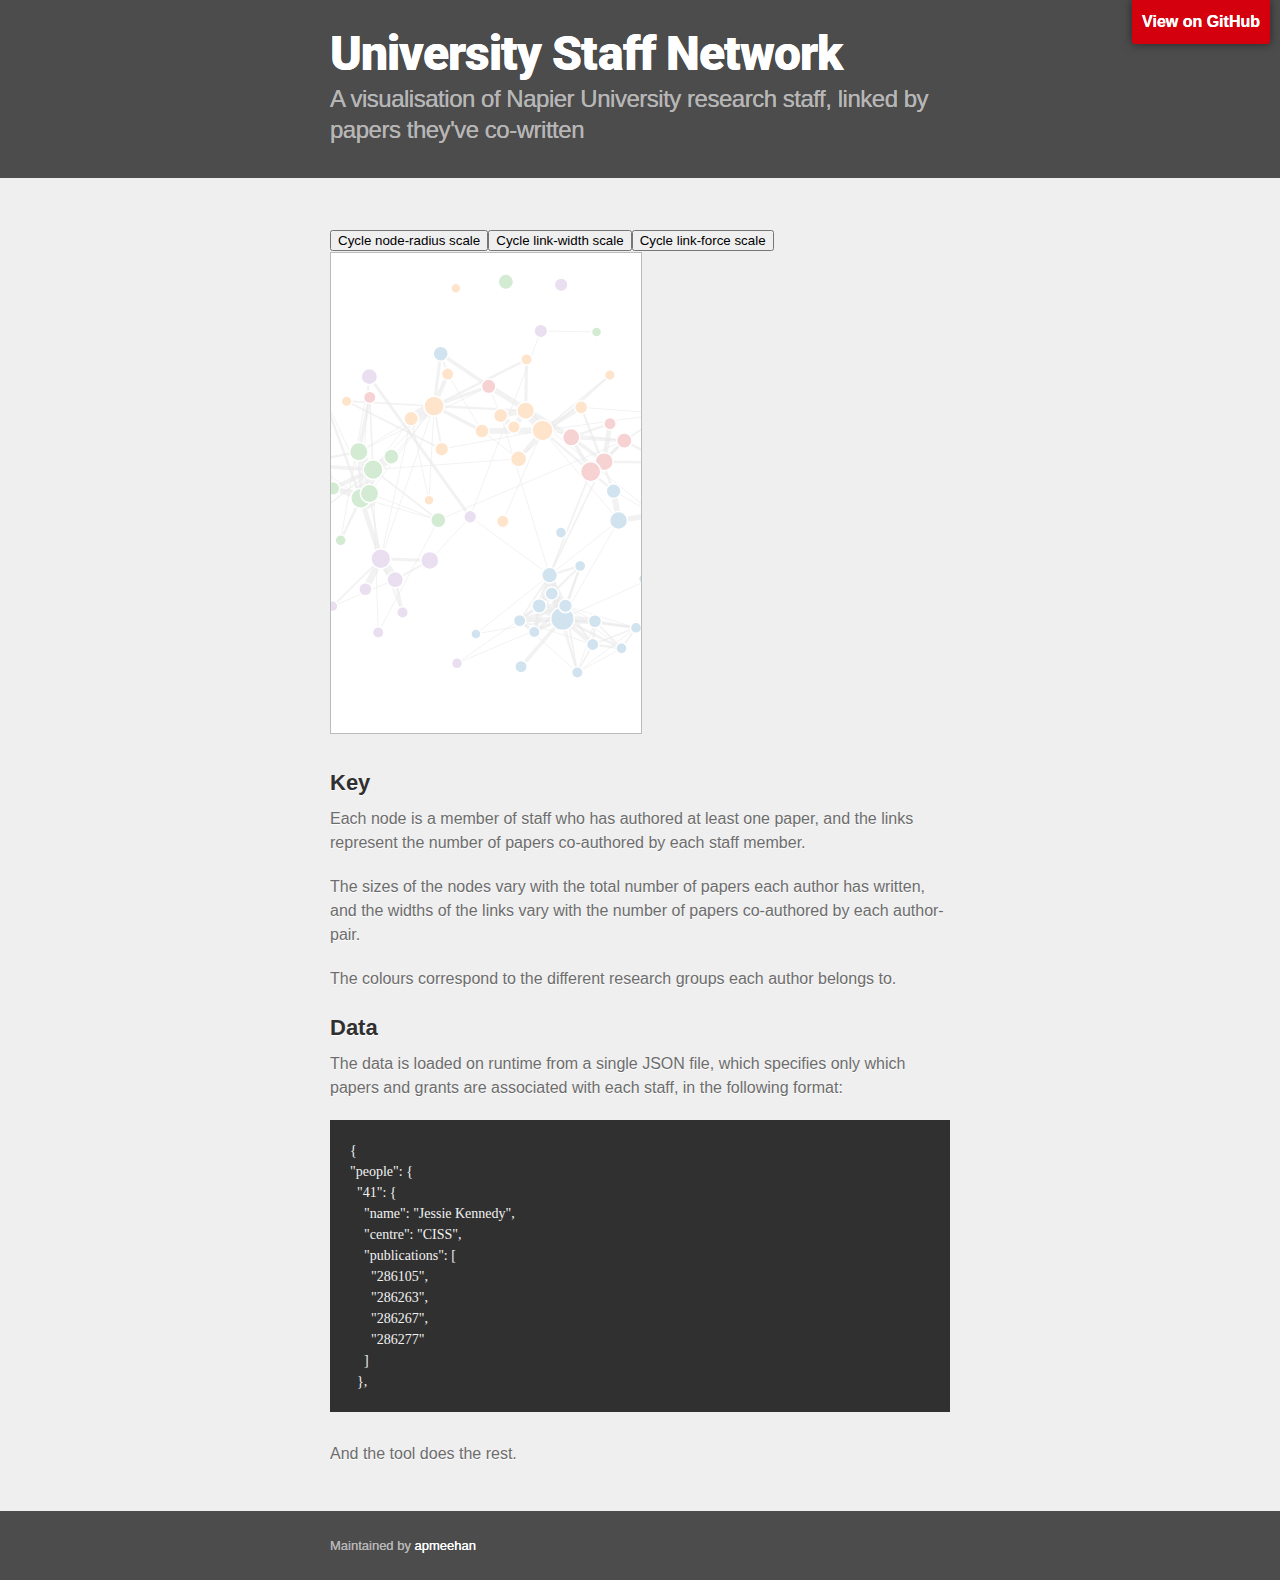
==== index.html @ ba20f647 "Style updates" ====
<!DOCTYPE html>
<html lang="en-US">
  <head>
    <meta charset='utf-8'>
    <meta http-equiv="X-UA-Compatible" content="IE=edge">

    <script type="text/javascript" src="d3.js"></script>
    <script type="text/javascript" src="d3.layout.js"></script>
    <script type="text/javascript" src="d3.geom.js"></script>
    <script type="text/javascript" src="d3.behavior.js"></script>
    <script type="text/javascript" src="forcegraph.js"></script>

    <link rel="stylesheet" href="style.css">
    <link rel="stylesheet" type="text/css" href="forcegraphstyle.css" />
  </head>

  <body>

      <header>
        <div class='inner'>
          <a id="github-banner" href="https://github.com/apmeehan/napier-visualisation">View on GitHub</a>

          <h1>University Staff Network</h1>
          <h2>
            A visualisation of Napier University research staff,
            linked by papers they've co-written
          </h2>
        </div>
      </header>

      <div id="main_content">
        <div class="inner">

          <div id="chart1" class="chart">
          	<script>
          		forceGraph("people", "publications", "centre");

          		function drawGraph(choice) {
          			if (choice == "graph1") forceGraph("people", "publications", "centre");
          			if (choice == "graph2") forceGraph("people", "grants", "centre");
          		}
          	</script>
          </div>

          <h2>Key</h2>
          <p>
          	Each node is a member of staff who has authored at least one paper, and the
          	links represent the number of papers co-authored by each staff member.
          </p>

          <p>
          	The sizes of the nodes vary with the total number of papers each author
          	has written, and the widths of the links vary with the number of papers
          	co-authored by each author-pair.
          </p>

          <p>
          	The colours correspond to the different research groups each author belongs to.
          </p>

          <h2>Data</h2>
          <p>
          	The data is loaded on runtime from a single JSON file, which specifies only
          	which papers and grants are associated with each staff, in the following format:
          	<pre><code>{
"people": {
  "41": {
    "name": "Jessie Kennedy",
    "centre": "CISS",
    "publications": [
      "286105",
      "286263",
      "286267",
      "286277"
    ]
  },</pre></code>
          </p>

          <p>
          	And the tool does the rest.
          </p>

        </div>
      </div>

      <footer>
        <div class="inner">
          Maintained by <a href="https://github.com/apmeehan">apmeehan</a>
        </div>
      </footer>



  </body>
</html>
---- style.css ----
@import url('https://fonts.googleapis.com/css?family=Roboto:400,900');

html,
body,
div,
span,
applet,
object,
iframe,
h1,
h2,
h3,
h4,
h5,
h6,
p,
blockquote,
pre,
a,
abbr,
acronym,
address,
big,
cite,
code,
del,
dfn,
em,
img,
ins,
kbd,
q,
s,
samp,
small,
strike,
strong,
sub,
sup,
tt,
var,
b,
u,
i,
center,
dl,
dt,
dd,
ol,
ul,
li,
fieldset,
form,
label,
legend,
table,
caption,
tbody,
tfoot,
thead,
tr,
th,
td,
article,
aside,
canvas,
details,
embed,
figure,
figcaption,
footer,
header,
hgroup,
menu,
nav,
output,
ruby,
section,
summary,
time,
mark,
audio,
video {
    padding: 0;
    margin: 0;
    font: inherit;
    font-size: 100%;
    vertical-align: baseline;
    border: 0
}

article,
aside,
details,
figcaption,
figure,
footer,
header,
hgroup,
menu,
nav,
section {
    display: block
}

ol,
ul {
    list-style: none
}

blockquote,
q {
    quotes: none
}

blockquote:before,
blockquote:after,
q:before,
q:after {
    content: '';
    content: none
}

table {
    border-spacing: 0;
    border-collapse: collapse
}

body {
    font-family: 'Helvetica Neue', Helvetica, Arial, sans-serif;
    font-size: 1em;
    line-height: 1.5;
    color: #6d6d6d;
    text-shadow: 0 1px 0 rgba(255, 255, 255, 1);
    background-color: #efefef
}

a {
    color: #d5000d;
    text-decoration: none;
}
a:hover,
a:focus {
    text-decoration: underline;
}

header {
    padding-top: 25px;
    padding-bottom: 25px;
    background-color: #4c4c4c;
    text-shadow: 0 0;
}

header h1 {
    font-family: 'Roboto', 'Helvetica Neue', Helvetica, Arial, sans-serif;
    font-size: 48px;
    font-weight: 900;
    line-height: 1.2;
    color: #fff;
    letter-spacing: -0.02em;
}

header h2 {
    font-size: 24px;
    font-weight: normal;
    line-height: 1.3;
    color: #b7b6b6;
    letter-spacing: -0.02em;
    text-shadow: 0 0;
}

#main_content {
    padding-top: 25px;
    padding-bottom: 25px;
}

footer {
    padding-top: 25px;
    padding-bottom: 25px;
    font-size: 13px;
    color: #b7b6b6;
    text-shadow: 0 0;
    background-color: #4c4c4c;
}

footer a {
    color: #fff;
}

.inner {
    width: 620px;
    margin: 0 auto
}

#github-banner {
    display: block;
    position: absolute;
    top: 0;
    right: 10px;
    z-index: 10;
    padding: 10px 10px 10px 10px;
    color: #fff;
    background-color: #d5000d;
    font-weight: 700;
    box-shadow: 0 0 10px rgba(0, 0, 0, 0.5);
    border-bottom-left-radius: 3px;
    border-bottom-right-radius: 3px;
    text-shadow: 0 0;
}

#container .inner img {
    max-width: 100%
}

#downloads {
    margin-bottom: 40px
}

a.button {
    display: block;
    float: left;
    width: 179px;
    padding: 12px 8px 12px 8px;
    margin-right: 14px;
    font-size: 15px;
    font-weight: bold;
    line-height: 25px;
    color: #303030;
    background: #fdfdfd;
    background: -moz-linear-gradient(top, #fdfdfd 0%, #f2f2f2 100%);
    background: -webkit-gradient(linear, left top, left bottom, color-stop(0%, #fdfdfd), color-stop(100%, #f2f2f2));
    background: -webkit-linear-gradient(top, #fdfdfd 0%, #f2f2f2 100%);
    background: -o-linear-gradient(top, #fdfdfd 0%, #f2f2f2 100%);
    background: -ms-linear-gradient(top, #fdfdfd 0%, #f2f2f2 100%);
    background: linear-gradient(to top, #fdfdfd 0%, #f2f2f2 100%);
    filter: progid: DXImageTransform.Microsoft.gradient( startColorstr='#fdfdfd', endColorstr='#f2f2f2', GradientType=0);
    border-top: solid 1px #cbcbcb;
    border-right: solid 1px #b7b7b7;
    border-bottom: solid 1px #b3b3b3;
    border-left: solid 1px #b7b7b7;
    border-radius: 30px;
    -webkit-box-shadow: 10px 10px 5px #888;
    -moz-box-shadow: 10px 10px 5px #888;
    box-shadow: 0px 1px 5px #e8e8e8;
    -moz-border-radius: 30px;
    -webkit-border-radius: 30px
}

a.button:hover {
    background: #fafafa;
    background: -moz-linear-gradient(top, #fdfdfd 0%, #f6f6f6 100%);
    background: -webkit-gradient(linear, left top, left bottom, color-stop(0%, #fdfdfd), color-stop(100%, #f6f6f6));
    background: -webkit-linear-gradient(top, #fdfdfd 0%, #f6f6f6 100%);
    background: -o-linear-gradient(top, #fdfdfd 0%, #f6f6f6 100%);
    background: -ms-linear-gradient(top, #fdfdfd 0%, #f6f6f6 100%);
    background: linear-gradient(to top, #fdfdfd 0%, #f6f6f6, 100%);
    filter: progid: DXImageTransform.Microsoft.gradient( startColorstr='#fdfdfd', endColorstr='#f6f6f6', GradientType=0);
    border-top: solid 1px #b7b7b7;
    border-right: solid 1px #b3b3b3;
    border-bottom: solid 1px #b3b3b3;
    border-left: solid 1px #b3b3b3
}

a.button span {
    display: block;
    height: 23px;
    padding-left: 50px
}

code,
pre {
    margin-bottom: 30px;
    font-family: Monaco, "Bitstream Vera Sans Mono", "Lucida Console", Terminal;
    font-size: 14px;
    color: #222
}

code {
    padding: 0 3px;
    background-color: #f2f2f2;
    border: solid 1px #ddd
}

pre {
    padding: 20px;
    overflow: auto;
    color: #f2f2f2;
    text-shadow: none;
    background: #303030
}

pre code {
    padding: 0;
    color: #f2f2f2;
    background-color: #303030;
    border: none
}

ul,
ol,
dl {
    margin-bottom: 20px
}

strong {
    font-weight: bold
}

em {
    font-style: italic
}

table {
    width: 100%;
    border: 1px solid #ebebeb
}

th {
    font-weight: 500
}

td {
    font-weight: 300;
    text-align: center;
    border: 1px solid #ebebeb
}

form {
    padding: 20px;
    background: #f2f2f2
}

h1 {
    font-size: 32px
}

h2 {
    margin-bottom: 8px;
    font-size: 22px;
    font-weight: bold;
    color: #303030
}

h3 {
    margin-bottom: 8px;
    font-size: 18px;
    font-weight: bold;
    color: #d5000d
}

h4 {
    font-size: 16px;
    font-weight: bold;
    color: #303030
}

h5 {
    font-size: 1em;
    color: #303030
}

h6 {
    font-size: .8em;
    color: #303030
}

p {
    margin-bottom: 20px;
}

blockquote {
    padding: 0 0 0 30px;
    margin-bottom: 20px;
    font-size: 1.6em;
    border-left: 10px solid #e9e9e9
}

ul li {
    list-style-position: inside;
    list-style: disc;
    padding-left: 20px
}

ol li {
    list-style-position: inside;
    list-style: decimal;
    padding-left: 3px
}

dl dt {
    color: #303030
}

.clearfix:after {
    display: block;
    height: 0;
    clear: both;
    visibility: hidden;
    content: '.'
}

.clearfix {
    display: inline-block
}

* html .clearfix {
    height: 1%
}

.clearfix {
    display: block
}

.chart {
    margin-top: 25px;
    margin-bottom: 25px;
}
---- forcegraphstyle.css ----
svg {
	border: 1px solid #bbb;
	background: 'white';
}

.circle {
	stroke: #fff;
	stroke-width: 1.5px;
	fill: #666;
}

.link {
	stroke: #999;
}

.nodetext {
	pointer-events: none;
	font-family: sans-serif;
	font-size: 11px;
}

.linktext, .settinginfo {
	pointer-events: none;
	font-family: sans-serif;
	font-weight: bold;
	font-size: 12px;
}

.linktext .key {
	font-weight: normal;
}

.infopanel {
	font-family: sans-serif;
	font-size: 12px;
}

.infopanel .heading, .heading1, .heading2, .infopanel .rightcol {
	font-weight: bold;
}
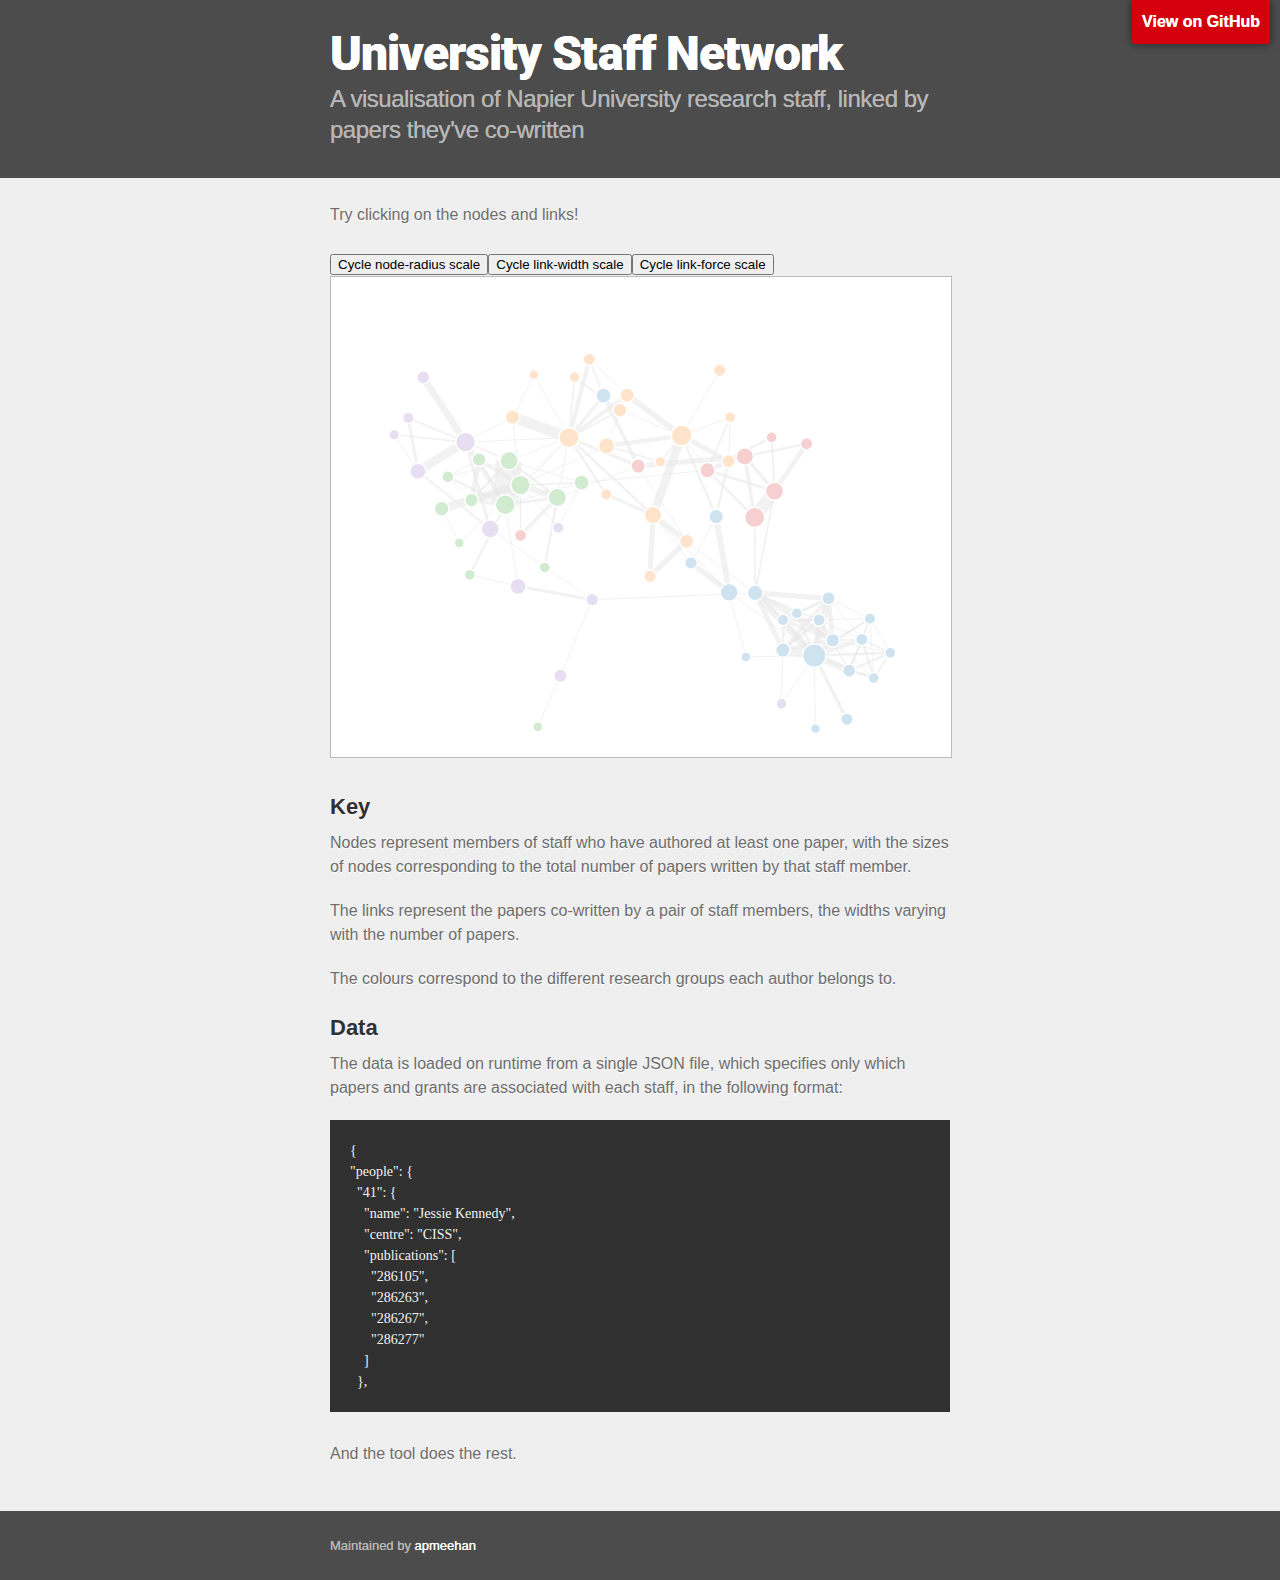
==== commit 7af8f7b6: "Update index.html" ====
--- a/index.html
+++ b/index.html
@@ -32,6 +32,8 @@
       <div id="main_content">
         <div class="inner">
 
+          <p>Try clicking on the nodes and links!</p>
+
           <div id="chart1" class="chart">
           	<script>
           		forceGraph("people", "publications", "centre");
@@ -45,16 +47,14 @@
 
           <h2>Key</h2>
           <p>
-          	Each node is a member of staff who has authored at least one paper, and the
-          	links represent the number of papers co-authored by each staff member.
+          	Nodes represent members of staff who have authored at least one paper,
+            with the sizes of nodes corresponding to the total number of papers
+            written by that staff member.
           </p>
-
           <p>
-          	The sizes of the nodes vary with the total number of papers each author
-          	has written, and the widths of the links vary with the number of papers
-          	co-authored by each author-pair.
+          	The links represent the papers co-written by a pair of staff members,
+            the widths varying with the number of papers.
           </p>
-
           <p>
           	The colours correspond to the different research groups each author belongs to.
           </p>
@@ -76,7 +76,6 @@
     ]
   },</pre></code>
           </p>
-
           <p>
           	And the tool does the rest.
           </p>
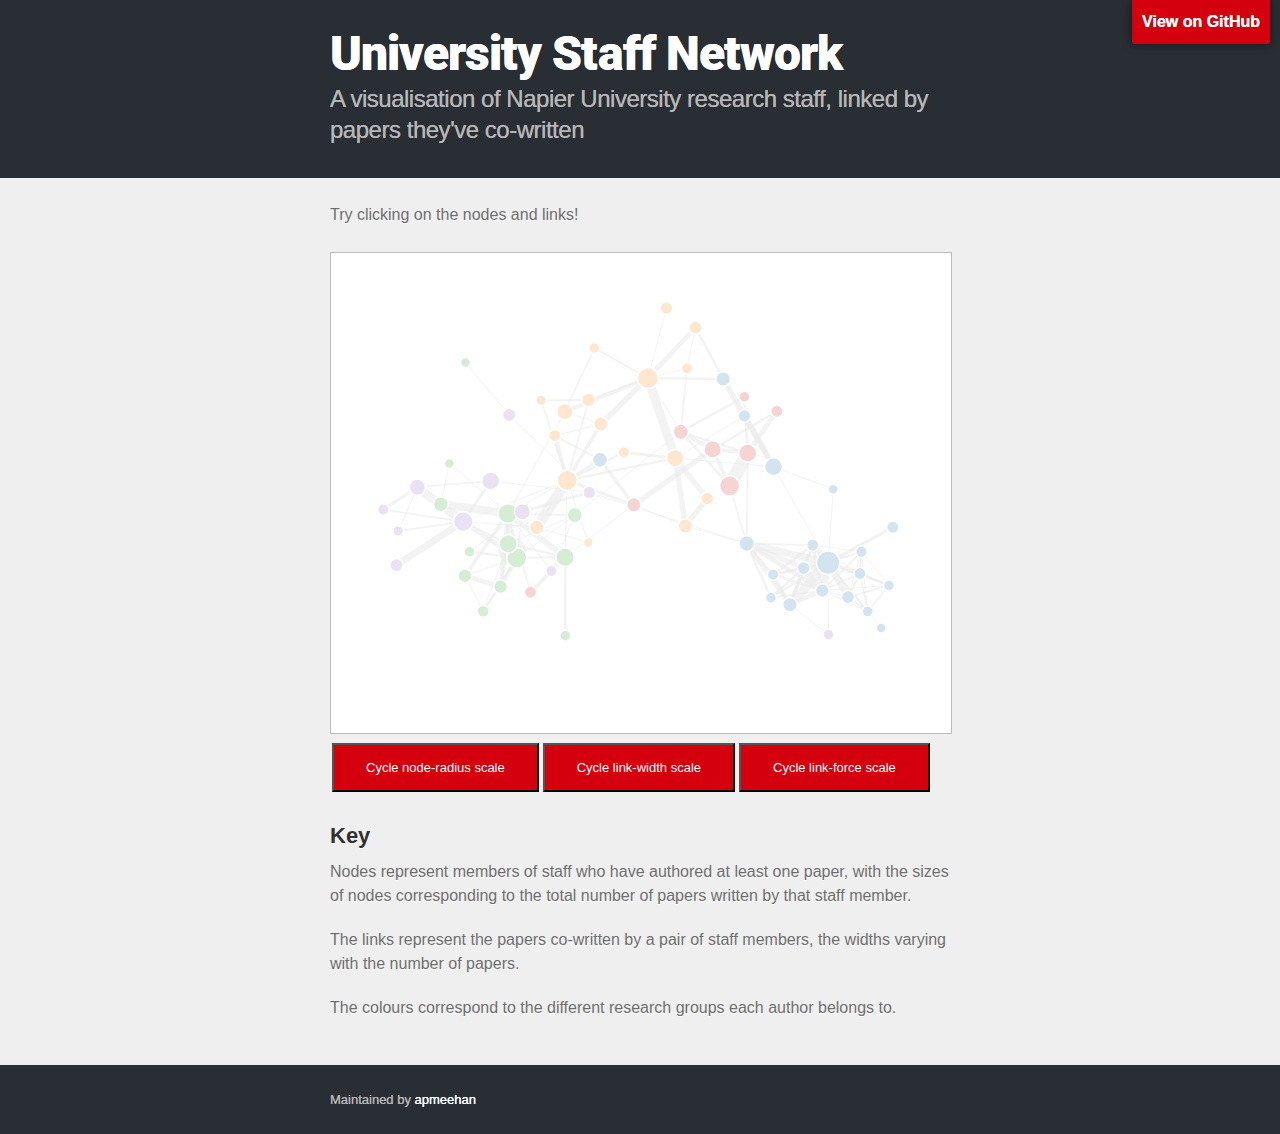
==== commit 69b6dc94: "Edited styles" ====
--- a/index.html
+++ b/index.html
@@ -19,7 +19,7 @@
 
       <header>
         <div class='inner'>
-          <a id="github-banner" href="https://github.com/apmeehan/napier-visualisation">View on GitHub</a>
+          <a id="github-banner" href="https://github.com/apmeehan/uni-staff-visualisation">View on GitHub</a>
 
           <h1>University Staff Network</h1>
           <h2>
@@ -58,28 +58,6 @@
           <p>
           	The colours correspond to the different research groups each author belongs to.
           </p>
-
-          <h2>Data</h2>
-          <p>
-          	The data is loaded on runtime from a single JSON file, which specifies only
-          	which papers and grants are associated with each staff, in the following format:
-          	<pre><code>{
-"people": {
-  "41": {
-    "name": "Jessie Kennedy",
-    "centre": "CISS",
-    "publications": [
-      "286105",
-      "286263",
-      "286267",
-      "286277"
-    ]
-  },</pre></code>
-          </p>
-          <p>
-          	And the tool does the rest.
-          </p>
-
         </div>
       </div>
 
--- a/style.css
+++ b/style.css
@@ -147,7 +147,7 @@
 header {
     padding-top: 25px;
     padding-bottom: 25px;
-    background-color: #4c4c4c;
+    background-color: #292d34;
     text-shadow: 0 0;
 }
 
@@ -180,7 +180,7 @@
     font-size: 13px;
     color: #b7b6b6;
     text-shadow: 0 0;
-    background-color: #4c4c4c;
+    background-color: #292d34;
 }
 
 footer a {
--- a/forcegraphstyle.css
+++ b/forcegraphstyle.css
@@ -38,3 +38,14 @@
 .infopanel .heading, .heading1, .heading2, .infopanel .rightcol {
 	font-weight: bold;
 }
+
+button {
+  background-color: #d5000d;
+  font-size: 13px;
+  color: white;
+  padding: 15px 32px;
+	margin: 2px;
+  text-align: center;
+  text-decoration: none;
+  display: inline-block;
+}
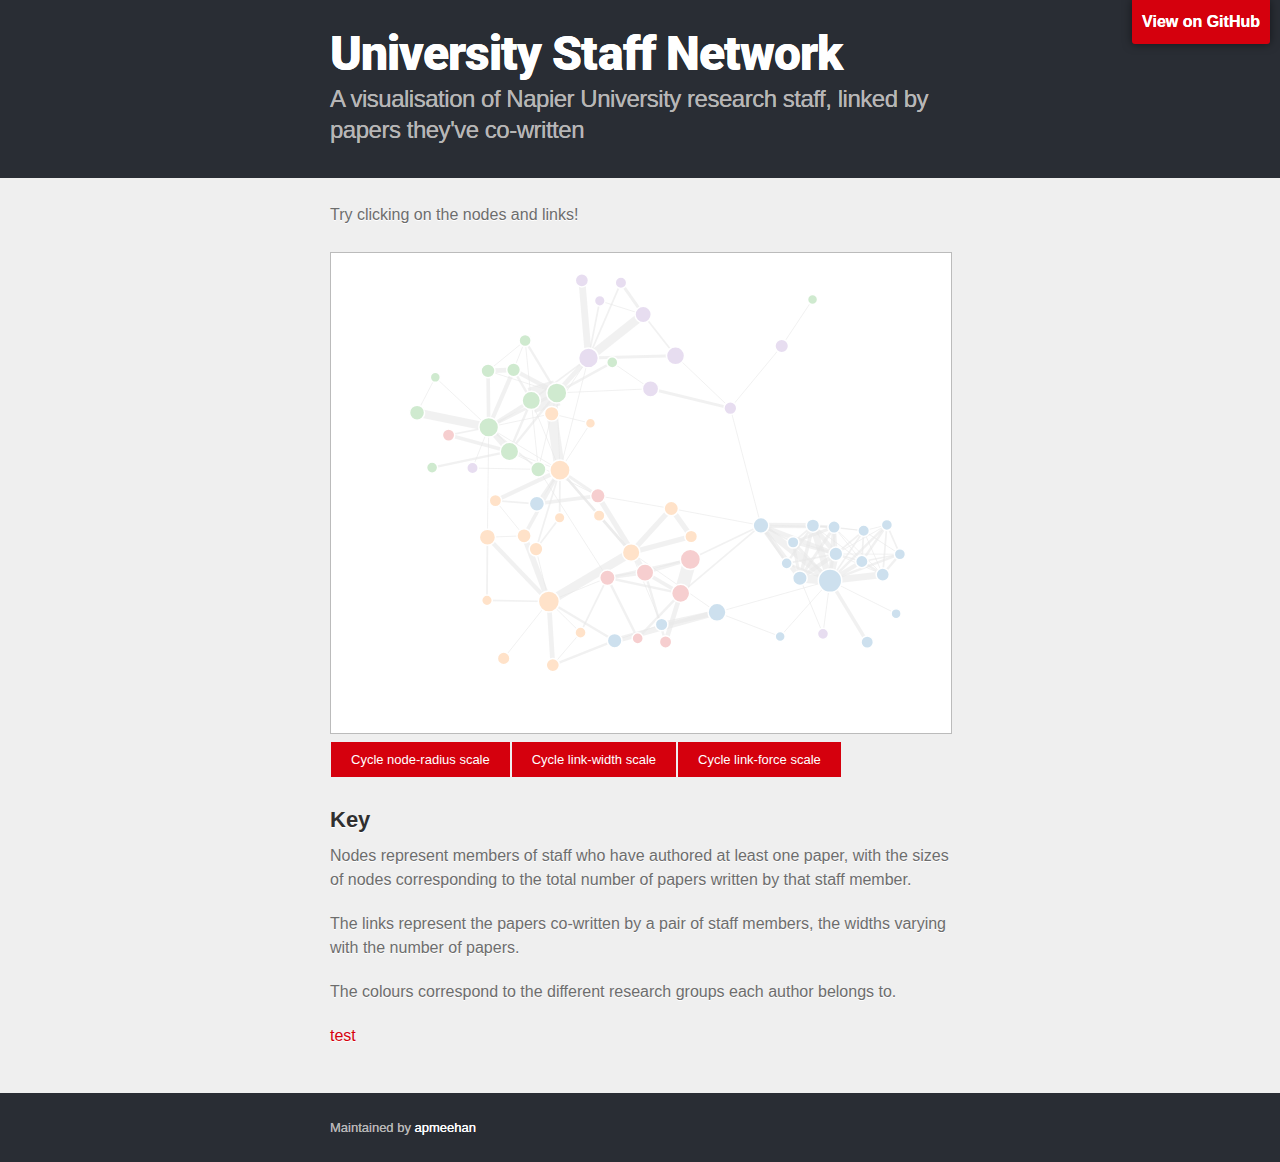
==== commit ee5b529f: "Changed button style" ====
--- a/index.html
+++ b/index.html
@@ -58,6 +58,8 @@
           <p>
           	The colours correspond to the different research groups each author belongs to.
           </p>
+
+          <p><a class='button'>test</a></p>
         </div>
       </div>
 
--- a/style.css
+++ b/style.css
@@ -216,57 +216,6 @@
     margin-bottom: 40px
 }
 
-a.button {
-    display: block;
-    float: left;
-    width: 179px;
-    padding: 12px 8px 12px 8px;
-    margin-right: 14px;
-    font-size: 15px;
-    font-weight: bold;
-    line-height: 25px;
-    color: #303030;
-    background: #fdfdfd;
-    background: -moz-linear-gradient(top, #fdfdfd 0%, #f2f2f2 100%);
-    background: -webkit-gradient(linear, left top, left bottom, color-stop(0%, #fdfdfd), color-stop(100%, #f2f2f2));
-    background: -webkit-linear-gradient(top, #fdfdfd 0%, #f2f2f2 100%);
-    background: -o-linear-gradient(top, #fdfdfd 0%, #f2f2f2 100%);
-    background: -ms-linear-gradient(top, #fdfdfd 0%, #f2f2f2 100%);
-    background: linear-gradient(to top, #fdfdfd 0%, #f2f2f2 100%);
-    filter: progid: DXImageTransform.Microsoft.gradient( startColorstr='#fdfdfd', endColorstr='#f2f2f2', GradientType=0);
-    border-top: solid 1px #cbcbcb;
-    border-right: solid 1px #b7b7b7;
-    border-bottom: solid 1px #b3b3b3;
-    border-left: solid 1px #b7b7b7;
-    border-radius: 30px;
-    -webkit-box-shadow: 10px 10px 5px #888;
-    -moz-box-shadow: 10px 10px 5px #888;
-    box-shadow: 0px 1px 5px #e8e8e8;
-    -moz-border-radius: 30px;
-    -webkit-border-radius: 30px
-}
-
-a.button:hover {
-    background: #fafafa;
-    background: -moz-linear-gradient(top, #fdfdfd 0%, #f6f6f6 100%);
-    background: -webkit-gradient(linear, left top, left bottom, color-stop(0%, #fdfdfd), color-stop(100%, #f6f6f6));
-    background: -webkit-linear-gradient(top, #fdfdfd 0%, #f6f6f6 100%);
-    background: -o-linear-gradient(top, #fdfdfd 0%, #f6f6f6 100%);
-    background: -ms-linear-gradient(top, #fdfdfd 0%, #f6f6f6 100%);
-    background: linear-gradient(to top, #fdfdfd 0%, #f6f6f6, 100%);
-    filter: progid: DXImageTransform.Microsoft.gradient( startColorstr='#fdfdfd', endColorstr='#f6f6f6', GradientType=0);
-    border-top: solid 1px #b7b7b7;
-    border-right: solid 1px #b3b3b3;
-    border-bottom: solid 1px #b3b3b3;
-    border-left: solid 1px #b3b3b3
-}
-
-a.button span {
-    display: block;
-    height: 23px;
-    padding-left: 50px
-}
-
 code,
 pre {
     margin-bottom: 30px;
--- a/forcegraphstyle.css
+++ b/forcegraphstyle.css
@@ -43,9 +43,14 @@
   background-color: #d5000d;
   font-size: 13px;
   color: white;
-  padding: 15px 32px;
-	margin: 2px;
+	border: none;
+  padding: 10px 20px;
+	margin: 1px;
   text-align: center;
   text-decoration: none;
   display: inline-block;
 }
+
+button:hover {
+  background-color: #b9000b;
+}
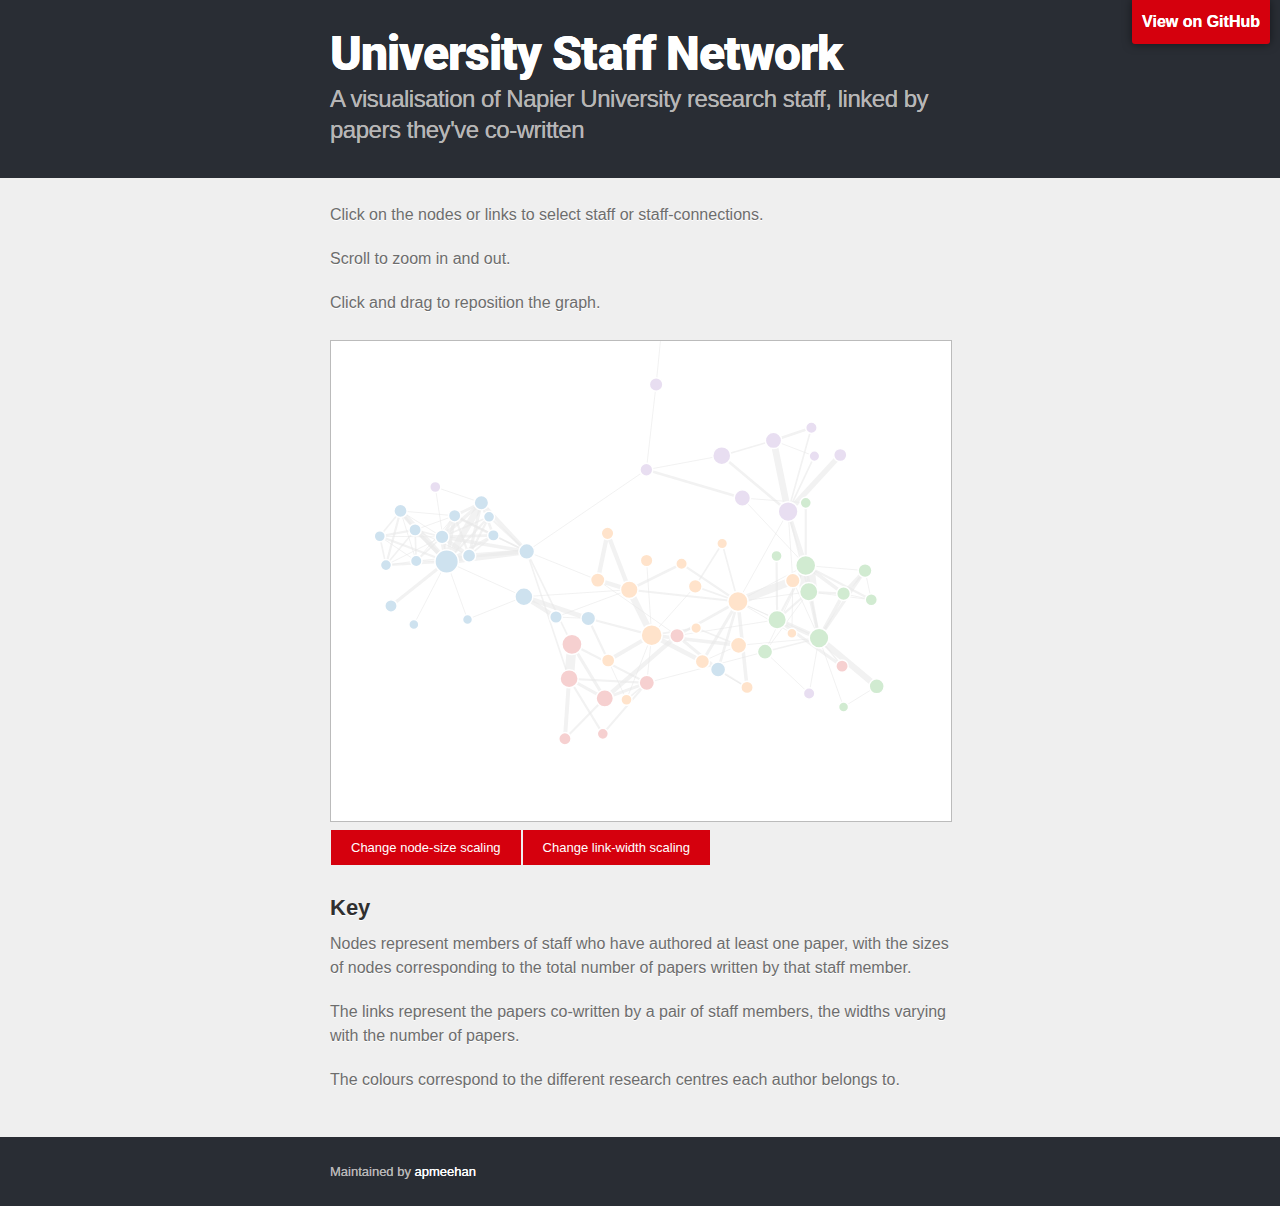
==== commit 5e6bcfe3: "Update index.html" ====
--- a/index.html
+++ b/index.html
@@ -3,7 +3,6 @@
 <html lang="en-US">
   <head>
     <meta charset='utf-8'>
-    <meta http-equiv="X-UA-Compatible" content="IE=edge">
 
     <script type="text/javascript" src="d3.js"></script>
     <script type="text/javascript" src="d3.layout.js"></script>
@@ -32,7 +31,9 @@
       <div id="main_content">
         <div class="inner">
 
-          <p>Try clicking on the nodes and links!</p>
+          <p>Click on the nodes or links to select staff or staff-connections.</p>
+          <p>Scroll to zoom in and out.</p>
+          <p>Click and drag to reposition the graph.</p>
 
           <div id="chart1" class="chart">
           	<script>
@@ -56,10 +57,9 @@
             the widths varying with the number of papers.
           </p>
           <p>
-          	The colours correspond to the different research groups each author belongs to.
+          	The colours correspond to the different research centres each author belongs to.
           </p>
 
-          <p><a class='button'>test</a></p>
         </div>
       </div>
 
@@ -69,7 +69,5 @@
         </div>
       </footer>
 
-
-
   </body>
 </html>
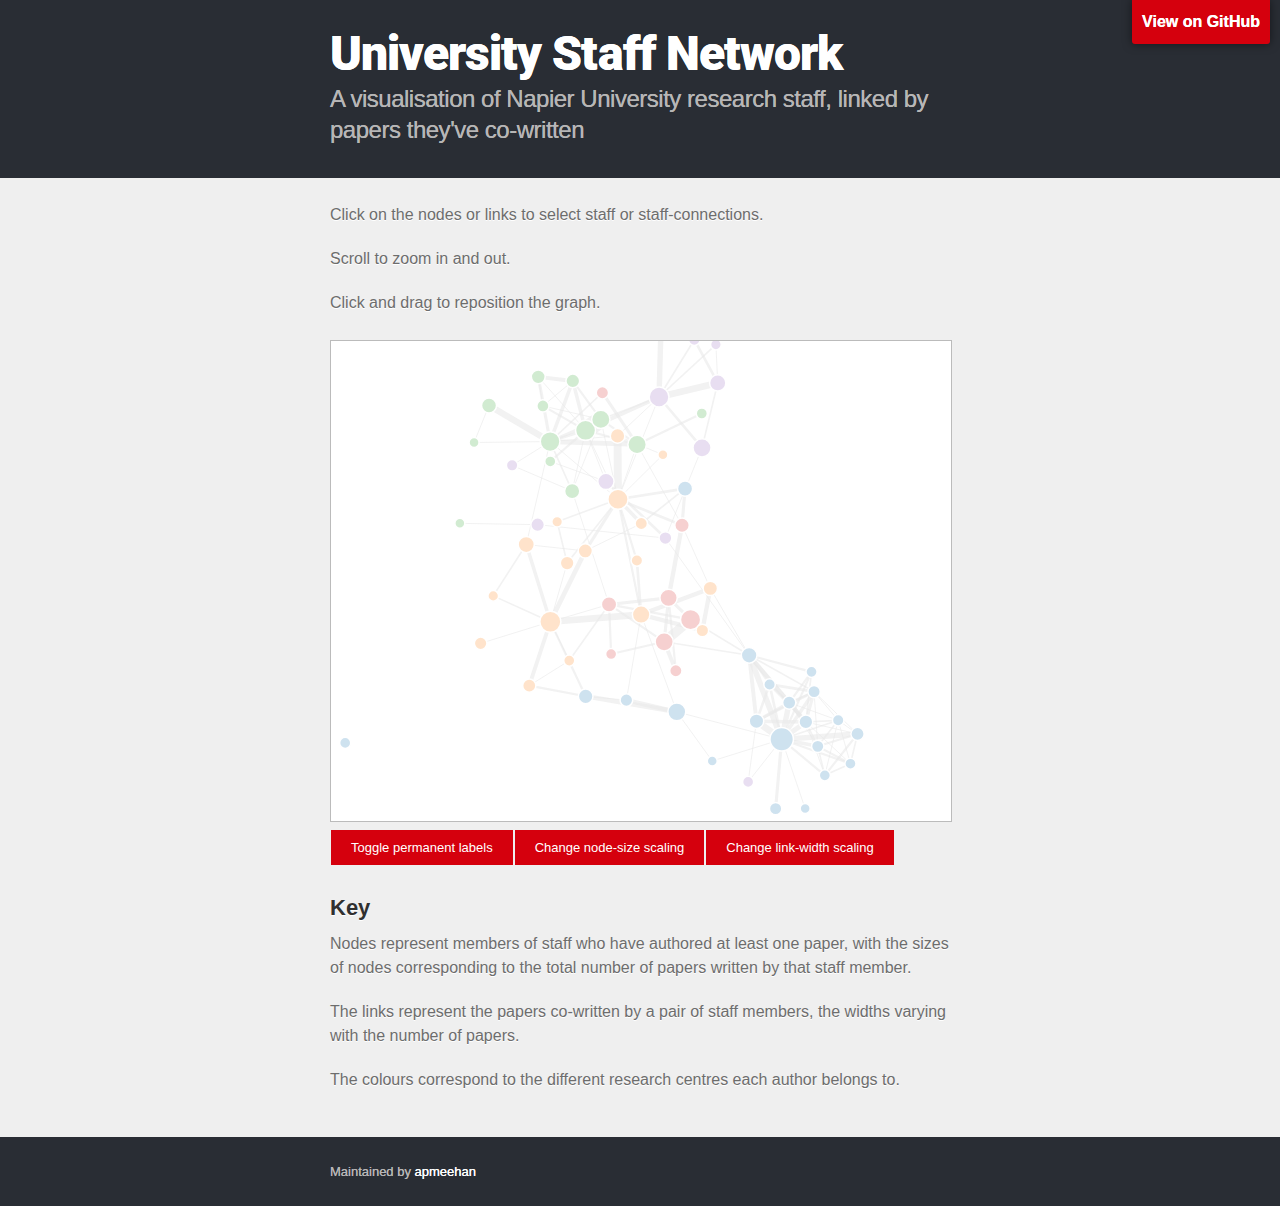
==== commit 741bc1a2: "Moved d3 files to own folder" ====
--- a/index.html
+++ b/index.html
@@ -4,10 +4,10 @@
   <head>
     <meta charset='utf-8'>
 
-    <script type="text/javascript" src="d3.js"></script>
-    <script type="text/javascript" src="d3.layout.js"></script>
-    <script type="text/javascript" src="d3.geom.js"></script>
-    <script type="text/javascript" src="d3.behavior.js"></script>
+    <script type="text/javascript" src="d3/d3.js"></script>
+    <script type="text/javascript" src="d3/d3.layout.js"></script>
+    <script type="text/javascript" src="d3/d3.geom.js"></script>
+    <script type="text/javascript" src="d3/d3.behavior.js"></script>
     <script type="text/javascript" src="forcegraph.js"></script>
 
     <link rel="stylesheet" href="style.css">
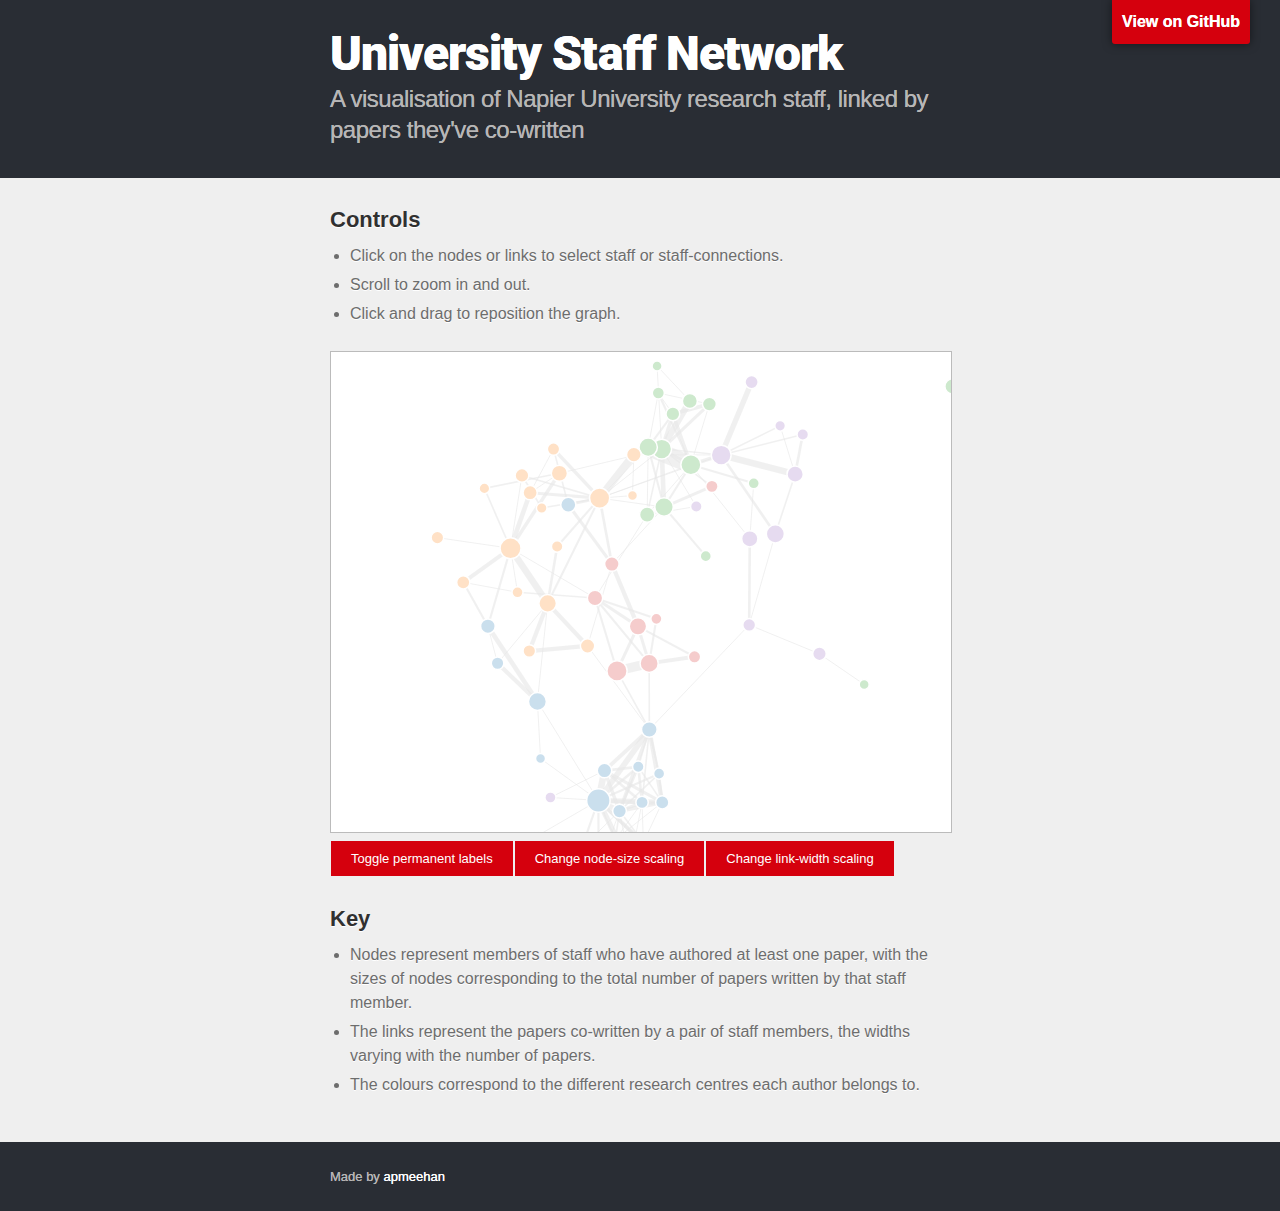
==== commit ad6aa441: "Formatting" ====
--- a/index.html
+++ b/index.html
@@ -30,10 +30,12 @@
 
       <div id="main_content">
         <div class="inner">
-
-          <p>Click on the nodes or links to select staff or staff-connections.</p>
-          <p>Scroll to zoom in and out.</p>
-          <p>Click and drag to reposition the graph.</p>
+          <h2>Controls</h2>
+          <ul>
+            <li>Click on the nodes or links to select staff or staff-connections.</li>
+            <li>Scroll to zoom in and out.</li>
+            <li>Click and drag to reposition the graph.</li>
+          </ul>
 
           <div id="chart1" class="chart">
           	<script>
@@ -47,25 +49,26 @@
           </div>
 
           <h2>Key</h2>
-          <p>
-          	Nodes represent members of staff who have authored at least one paper,
-            with the sizes of nodes corresponding to the total number of papers
-            written by that staff member.
-          </p>
-          <p>
-          	The links represent the papers co-written by a pair of staff members,
-            the widths varying with the number of papers.
-          </p>
-          <p>
-          	The colours correspond to the different research centres each author belongs to.
-          </p>
-
+          <ul>
+            <li>
+            	Nodes represent members of staff who have authored at least one paper,
+              with the sizes of nodes corresponding to the total number of papers
+              written by that staff member.
+            </li>
+            <li>
+            	The links represent the papers co-written by a pair of staff members,
+              the widths varying with the number of papers.
+            </li>
+            <li>
+            	The colours correspond to the different research centres each author belongs to.
+            </li>
+          </ul>
         </div>
       </div>
 
       <footer>
         <div class="inner">
-          Maintained by <a href="https://github.com/apmeehan">apmeehan</a>
+          Made by <a href="https://github.com/apmeehan">apmeehan</a>
         </div>
       </footer>
 
--- a/style.css
+++ b/style.css
@@ -103,10 +103,6 @@
     display: block
 }
 
-ol,
-ul {
-    list-style: none
-}
 
 blockquote,
 q {
@@ -188,7 +184,7 @@
 }
 
 .inner {
-    width: 620px;
+    max-width: 620px;
     margin: 0 auto
 }
 
@@ -196,8 +192,7 @@
     display: block;
     position: absolute;
     top: 0;
-    right: 10px;
-    z-index: 10;
+    right: 30px;
     padding: 10px 10px 10px 10px;
     color: #fff;
     background-color: #d5000d;
@@ -212,10 +207,6 @@
     max-width: 100%
 }
 
-#downloads {
-    margin-bottom: 40px
-}
-
 code,
 pre {
     margin-bottom: 30px;
@@ -245,38 +236,12 @@
     border: none
 }
 
-ul,
-ol,
-dl {
-    margin-bottom: 20px
-}
-
 strong {
     font-weight: bold
 }
 
 em {
     font-style: italic
-}
-
-table {
-    width: 100%;
-    border: 1px solid #ebebeb
-}
-
-th {
-    font-weight: 500
-}
-
-td {
-    font-weight: 300;
-    text-align: center;
-    border: 1px solid #ebebeb
-}
-
-form {
-    padding: 20px;
-    background: #f2f2f2
 }
 
 h1 {
@@ -290,74 +255,16 @@
     color: #303030
 }
 
-h3 {
-    margin-bottom: 8px;
-    font-size: 18px;
-    font-weight: bold;
-    color: #d5000d
-}
-
-h4 {
-    font-size: 16px;
-    font-weight: bold;
-    color: #303030
-}
-
-h5 {
-    font-size: 1em;
-    color: #303030
-}
-
-h6 {
-    font-size: .8em;
-    color: #303030
-}
-
 p {
     margin-bottom: 20px;
 }
 
-blockquote {
-    padding: 0 0 0 30px;
-    margin-bottom: 20px;
-    font-size: 1.6em;
-    border-left: 10px solid #e9e9e9
-}
-
-ul li {
-    list-style-position: inside;
-    list-style: disc;
-    padding-left: 20px
-}
-
-ol li {
-    list-style-position: inside;
-    list-style: decimal;
-    padding-left: 3px
-}
-
-dl dt {
-    color: #303030
-}
-
-.clearfix:after {
-    display: block;
-    height: 0;
-    clear: both;
-    visibility: hidden;
-    content: '.'
-}
-
-.clearfix {
-    display: inline-block
-}
-
-* html .clearfix {
-    height: 1%
-}
-
-.clearfix {
-    display: block
+ul {
+  padding-left: 20px;
+  margin-bottom: 20px;
+}
+li {
+  margin-bottom: 5px;
 }
 
 .chart {
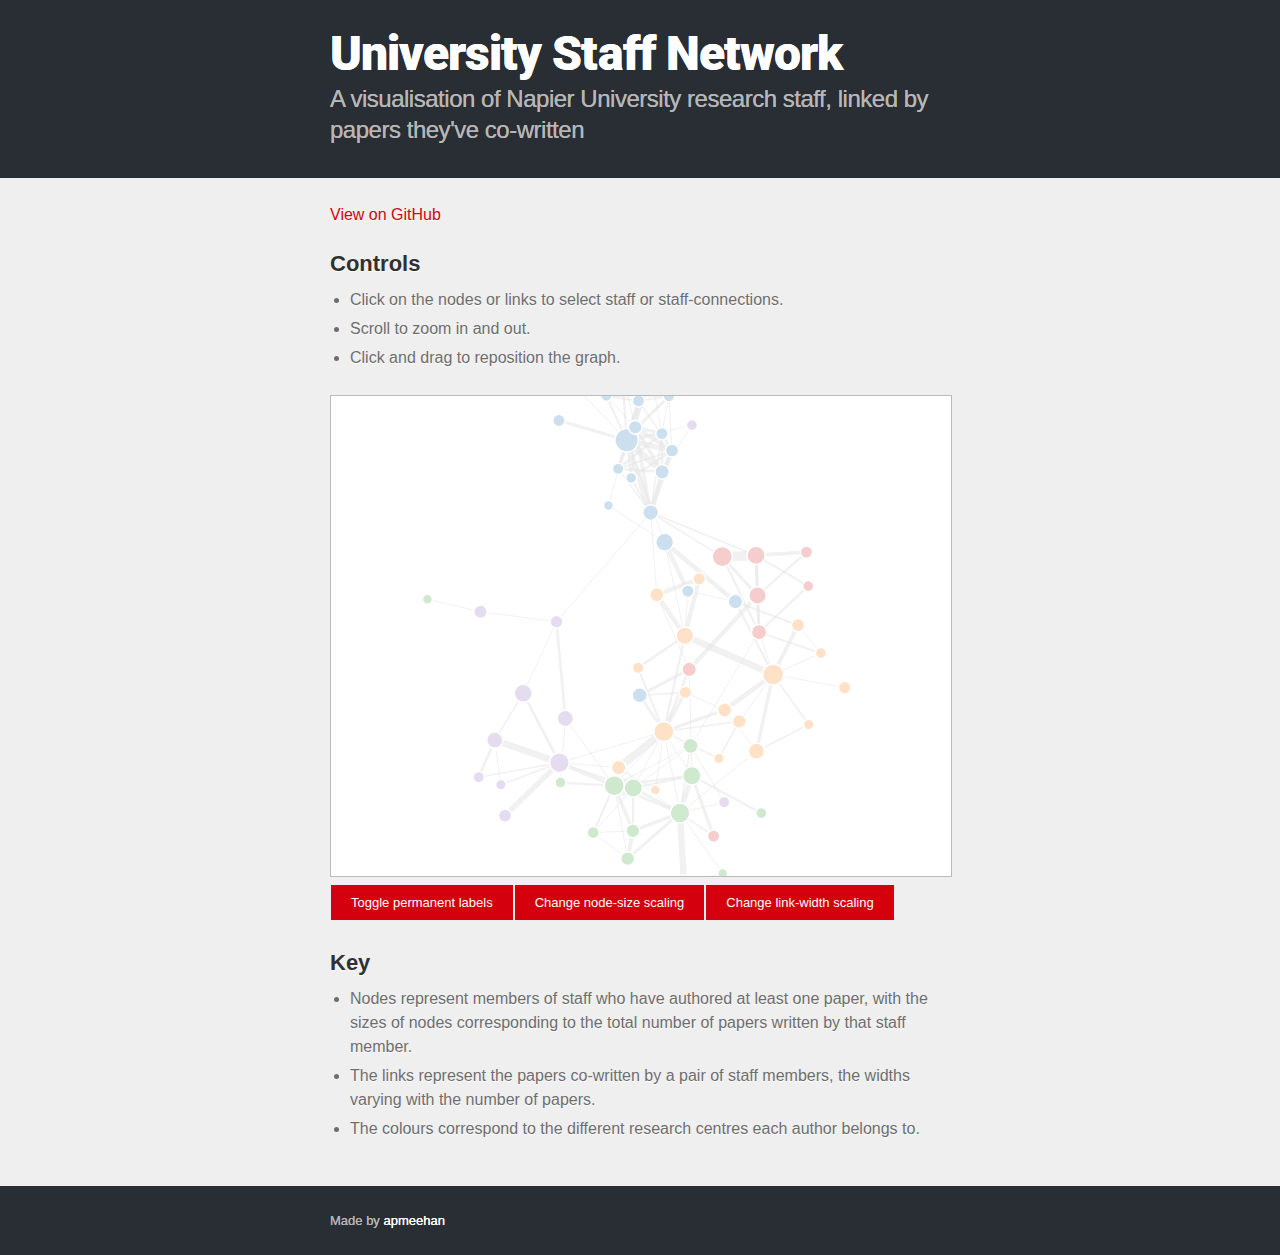
==== commit 4e0b4b7f: "Added viewport meta tag" ====
--- a/index.html
+++ b/index.html
@@ -3,6 +3,7 @@
 <html lang="en-US">
   <head>
     <meta charset='utf-8'>
+
 
     <script type="text/javascript" src="d3/d3.js"></script>
     <script type="text/javascript" src="d3/d3.layout.js"></script>
@@ -18,8 +19,6 @@
 
       <header>
         <div class='inner'>
-          <a id="github-banner" href="https://github.com/apmeehan/uni-staff-visualisation">View on GitHub</a>
-
           <h1>University Staff Network</h1>
           <h2>
             A visualisation of Napier University research staff,
@@ -30,6 +29,8 @@
 
       <div id="main_content">
         <div class="inner">
+          <p><a href="https://github.com/apmeehan/uni-staff-visualisation">View on GitHub</a></p>
+
           <h2>Controls</h2>
           <ul>
             <li>Click on the nodes or links to select staff or staff-connections.</li>
@@ -63,6 +64,7 @@
             	The colours correspond to the different research centres each author belongs to.
             </li>
           </ul>
+
         </div>
       </div>
 
